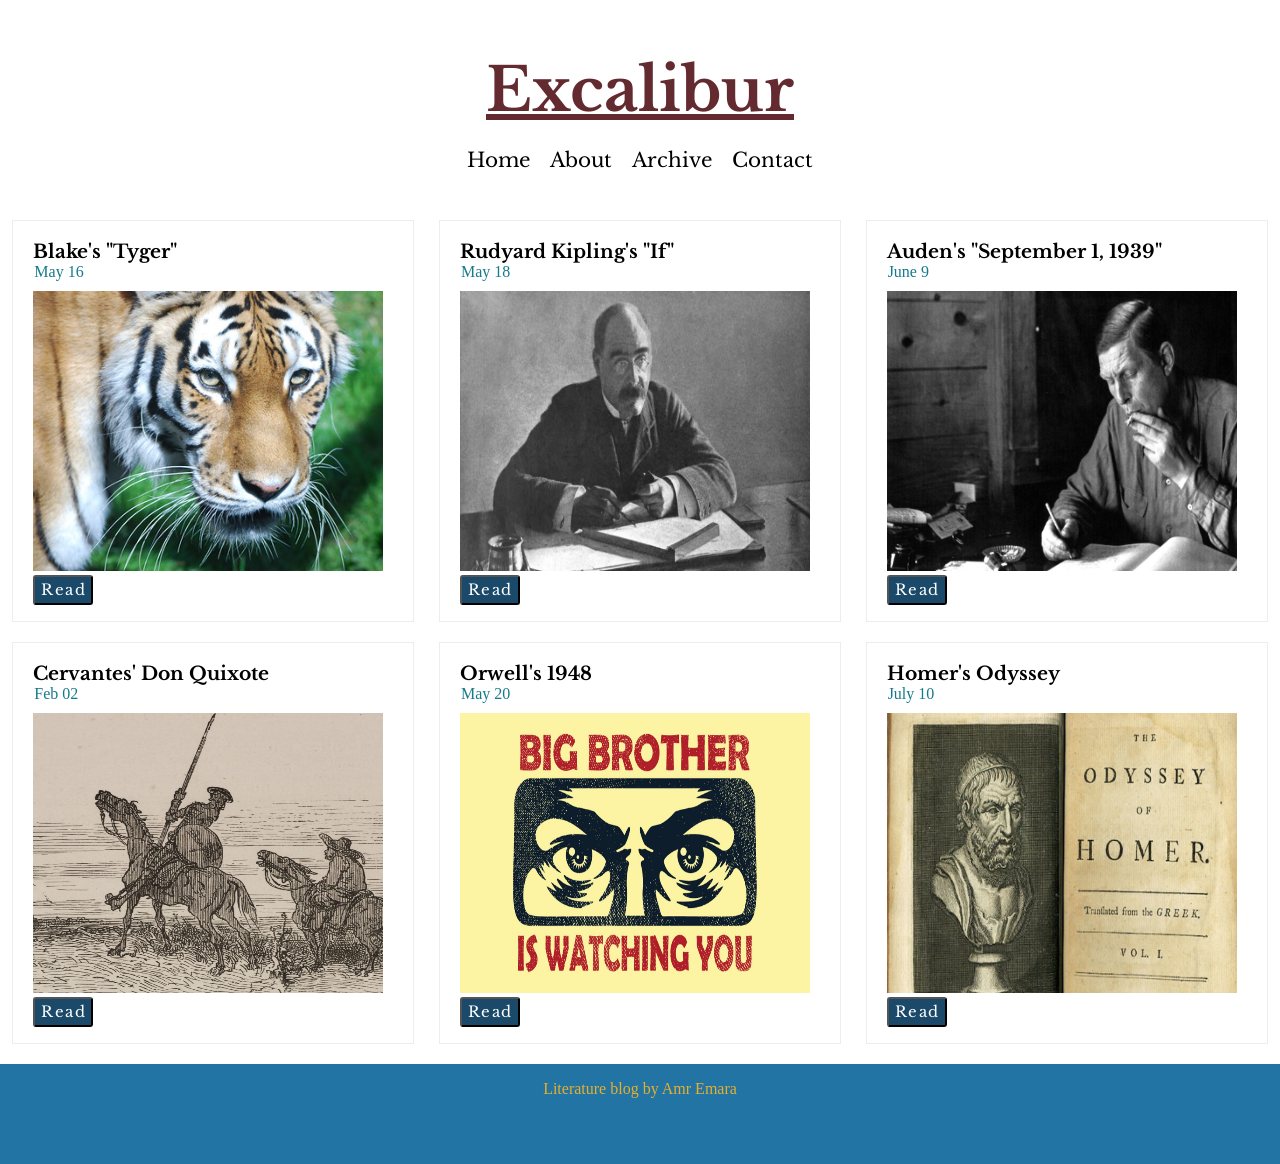
==== index.html @ 3d3a5941 "Update index.html" ====
<!DOCTYPE html>
<html>
    <head>
        <meta charset="utf-8"/>
        <title>Blog Homepage</title>
        <link rel="stylesheet" href="../css/homepage-style.css"/>
        <link href="https://fonts.googleapis.com/css2?family=Libre+Baskerville:ital,wght@0,400;0,700;1,400&family=Space+Mono:wght@400;700&display=swap" rel="stylesheet">
    </head>

    <body>
        <div id="container">
            <header>
                <h1>Excalibur</h1>
                <nav>
                    <ul>
                        <li><a href="../index.html">Home</a></li>
                        <li><a href="">About</a></li>
                        <li><a href="">Archive</a></li>
                        <li><a href="">Contact</a></li>
                    </ul>
                </nav>
            </header>
    
            <main>
                <div id="card-one" class="card">
                    <h3>Blake's "Tyger"</h3>
                    <p>May 16</p>
                    <img src="../images/Tyger.jpg"/>
                    <button type="button"><a href="#">Read</a></button>
                </div>
                <div id="card-two" class="card">
                    <h3>Rudyard Kipling's "If"</h3>
                    <p>May 18</p>
                    <img src="../images/Photo_of_Rudyard_Kipling.jpg"/>
                    <button type="button"><a href="#">Read</a></button>
                </div>
                <div id="card-three" class="card">
                    <h3>Auden's "September 1, 1939"</h3>
                    <p>June 9</p>
                    <img src="../images/auden.jpeg"/>
                    <button type="button"><a href="#">Read</a></button>
                </div>
                <div id="card-four" class="card">
                    <h3>Cervantes' Don Quixote</h3>
                    <p>Feb 02</p>
                    <img src="../images/don-quixote.jpg"/>
                    <button type="button"><a href="#">Read</a></button>
                </div>
                <div id="card-five" class="card">
                    <h3>Orwell's 1948</h3>
                    <p>May 20</p>
                    <img src="../images/george-orwell-quotes-header-min.jpg"/>
                    <button type="button"><a href="#">Read</a></button>
                </div>
                <div id="card-six" class="card">
                    <h3>Homer's Odyssey</h3>
                    <p>July 10</p>
                    <img src="../images/706px-OdysseyPopeTP1752-1068x639.jpg"/>
                    <button type="button"><a href="../html/blogpost.html">Read</a></button>
                </div>
            </main>
    
            <footer>
                <p>Literature blog by Amr Emara</p>
            </footer>
        </div>
    </body>
</html>
---- css/homepage-style.css ----
/* Color Palette https://coolors.co/10102b-1a4969-157a8c-21ad94-e3ddaf
https://coolors.co/2274a5-e7eb90-fadf63-e6af2e-632b30
 */

 /* styles for boxes
    border: 1px solid #eeedea;
    background-color: #fff;
}*/

body {
    background-color: white;
    margin: 0px;
}


#container {
    display: grid;
    grid-template-rows: 200px 1fr 100px;
    grid-template-columns: 1fr;
    
}

header {
    grid-area: 1/1/1/1;
    display: flex;
    flex-direction: column;
    justify-content: center;
    align-items: center;
}

header h1 {
    font-family: 'Libre Baskerville', serif;
    font-size: 60px;
    margin-bottom: 5px; /* Need to tinker with margins */
    text-decoration: underline;
    color: #632B30;

}

header nav ul {
    list-style-type: none;
    display: flex;
    padding: 0;
}

header nav ul li {
    margin-left:10px;
    margin-right: 10px;
}

header nav a {
    text-decoration: none;
    font-family: 'Libre Baskerville', serif;
    font-size: 20px;
    color: black;
}

header nav a:hover {
    color:#E6AF2E;
    text-decoration: underline;
}
main {
    /*background-color: red;*/
    grid-area: 2/1/3/1;
    margin-top: 20px;
    display: flex;
    justify-content: space-around;
    align-content: stretch;
    flex-wrap: wrap;
}

main .card {
    /*background-color: black;*/
    max-width: 400px;
    height: 400px;
    margin-bottom: 20px;
    border: 1px solid #eeedea;
    background-color: #fff;
}


h3 {
    font-family: 'Libre Baskerville', serif;
    margin-bottom: 0px;
    margin-left: 20px;
}

.card p {
    margin-left: 21px;
    margin-top: 0px;
    margin-bottom: 10px;
    color: #157A8C;
}

img {
    width: 350px;
    height: 280px;
    margin-left: 20px;
}

button {
    margin-left: 20px;
    border-radius: 3px;
    width: 60px;
    height: 30px;
    font-family: 'Libre Baskerville', serif;
    font-size: 15px;
    letter-spacing: 0.1em;
    background-color: #1A4969;
    cursor: pointer;
}

button a {
    color: white;
    text-decoration: none;
}

button a:hover {
    color: #E6AF2E;
}

footer {
    grid-area: 3/1/4/1;
    background-color: #2274A5
}

footer p {
    color: #E6AF2E;
    text-align: center;
}

footer a {
    color: #E6AF2E;
    text-align: center;
}
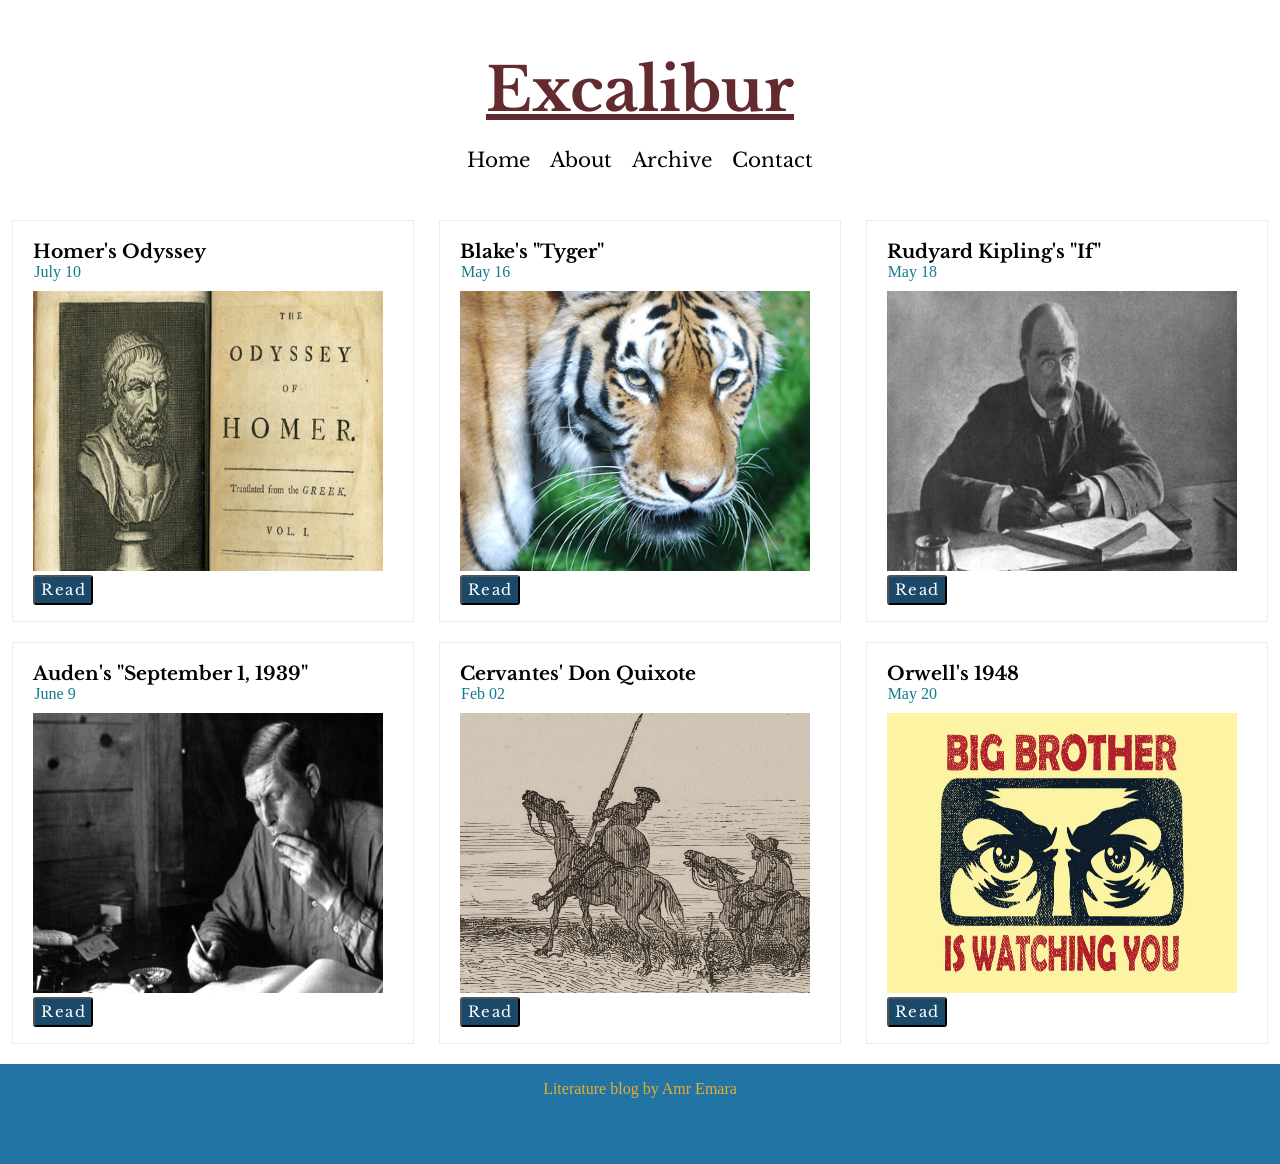
==== commit e7cfdeee: "Update index.html" ====
--- a/index.html
+++ b/index.html
@@ -22,6 +22,12 @@
             </header>
     
             <main>
+                <div id="card-six" class="card">
+                    <h3>Homer's Odyssey</h3>
+                    <p>July 10</p>
+                    <img src="../images/706px-OdysseyPopeTP1752-1068x639.jpg"/>
+                    <button type="button"><a href="../html/blogpost.html">Read</a></button>
+                </div>
                 <div id="card-one" class="card">
                     <h3>Blake's "Tyger"</h3>
                     <p>May 16</p>
@@ -52,12 +58,6 @@
                     <img src="../images/george-orwell-quotes-header-min.jpg"/>
                     <button type="button"><a href="#">Read</a></button>
                 </div>
-                <div id="card-six" class="card">
-                    <h3>Homer's Odyssey</h3>
-                    <p>July 10</p>
-                    <img src="../images/706px-OdysseyPopeTP1752-1068x639.jpg"/>
-                    <button type="button"><a href="../html/blogpost.html">Read</a></button>
-                </div>
             </main>
     
             <footer>
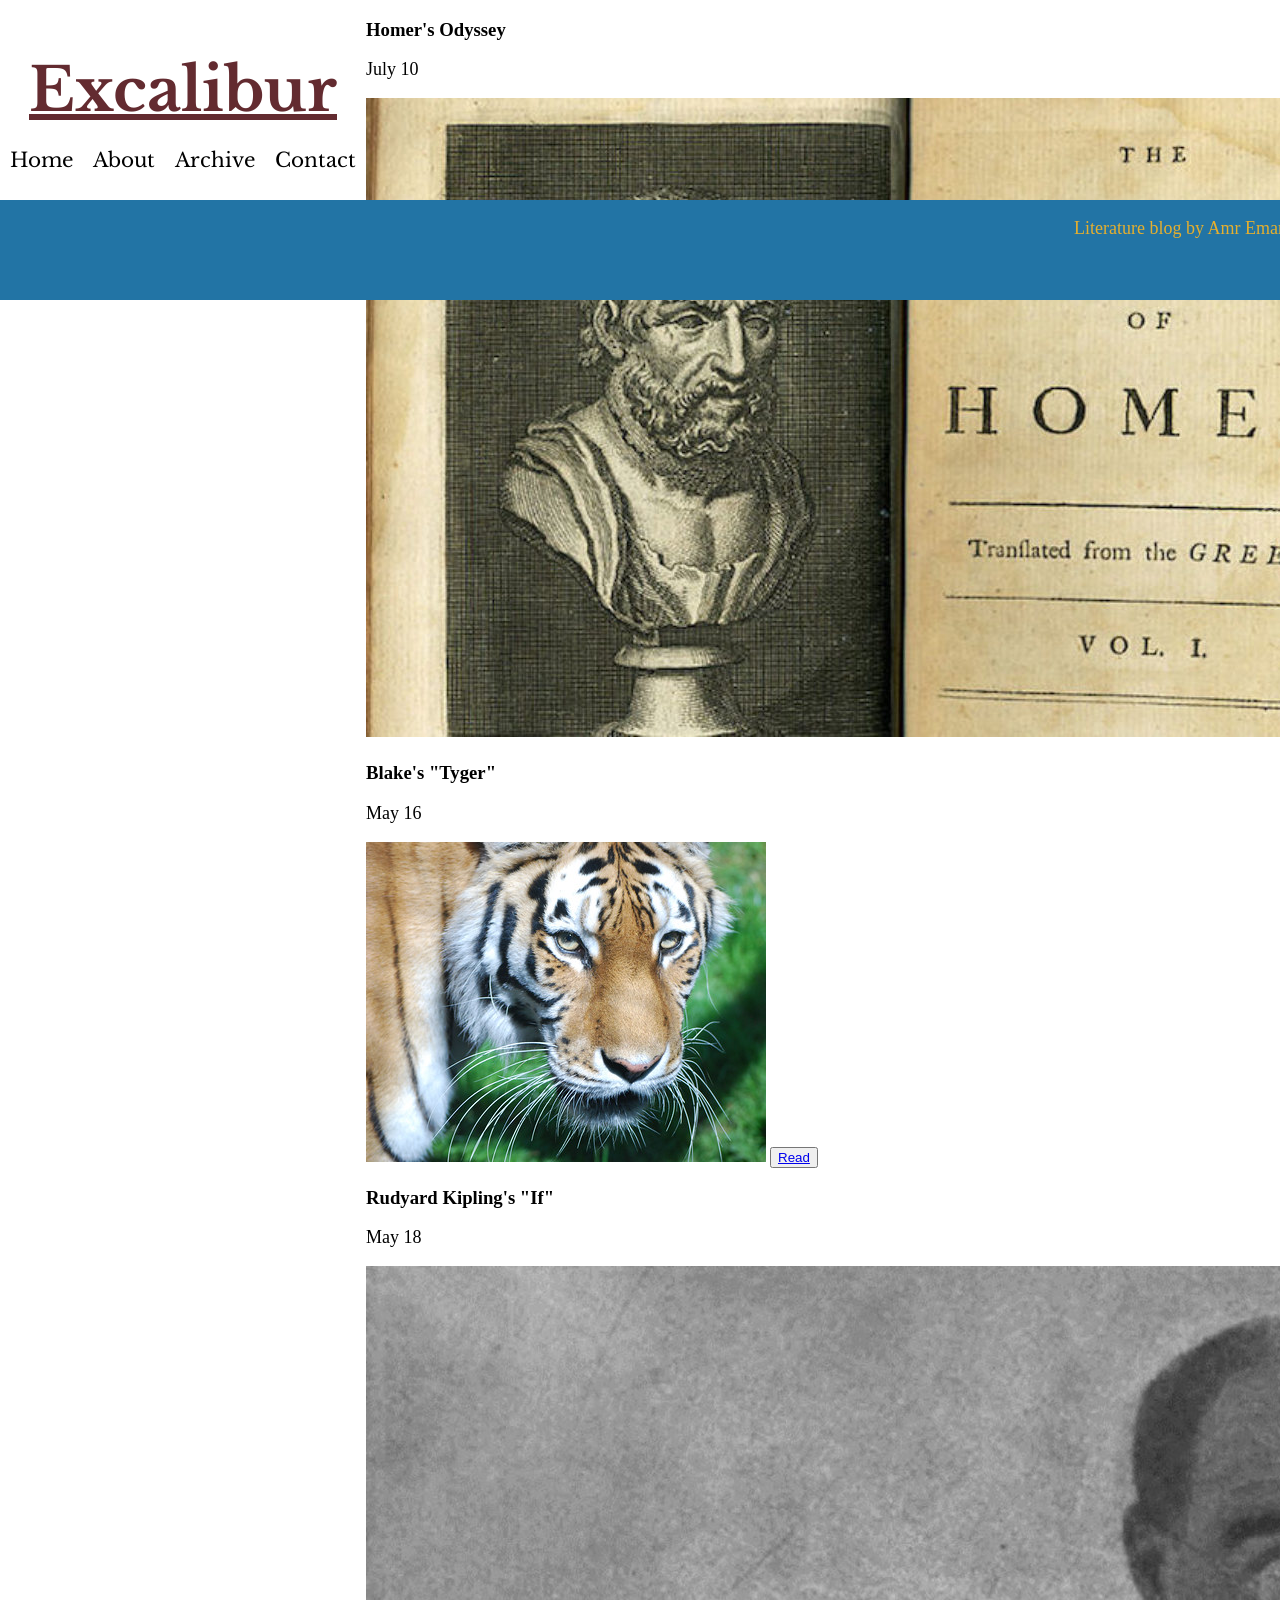
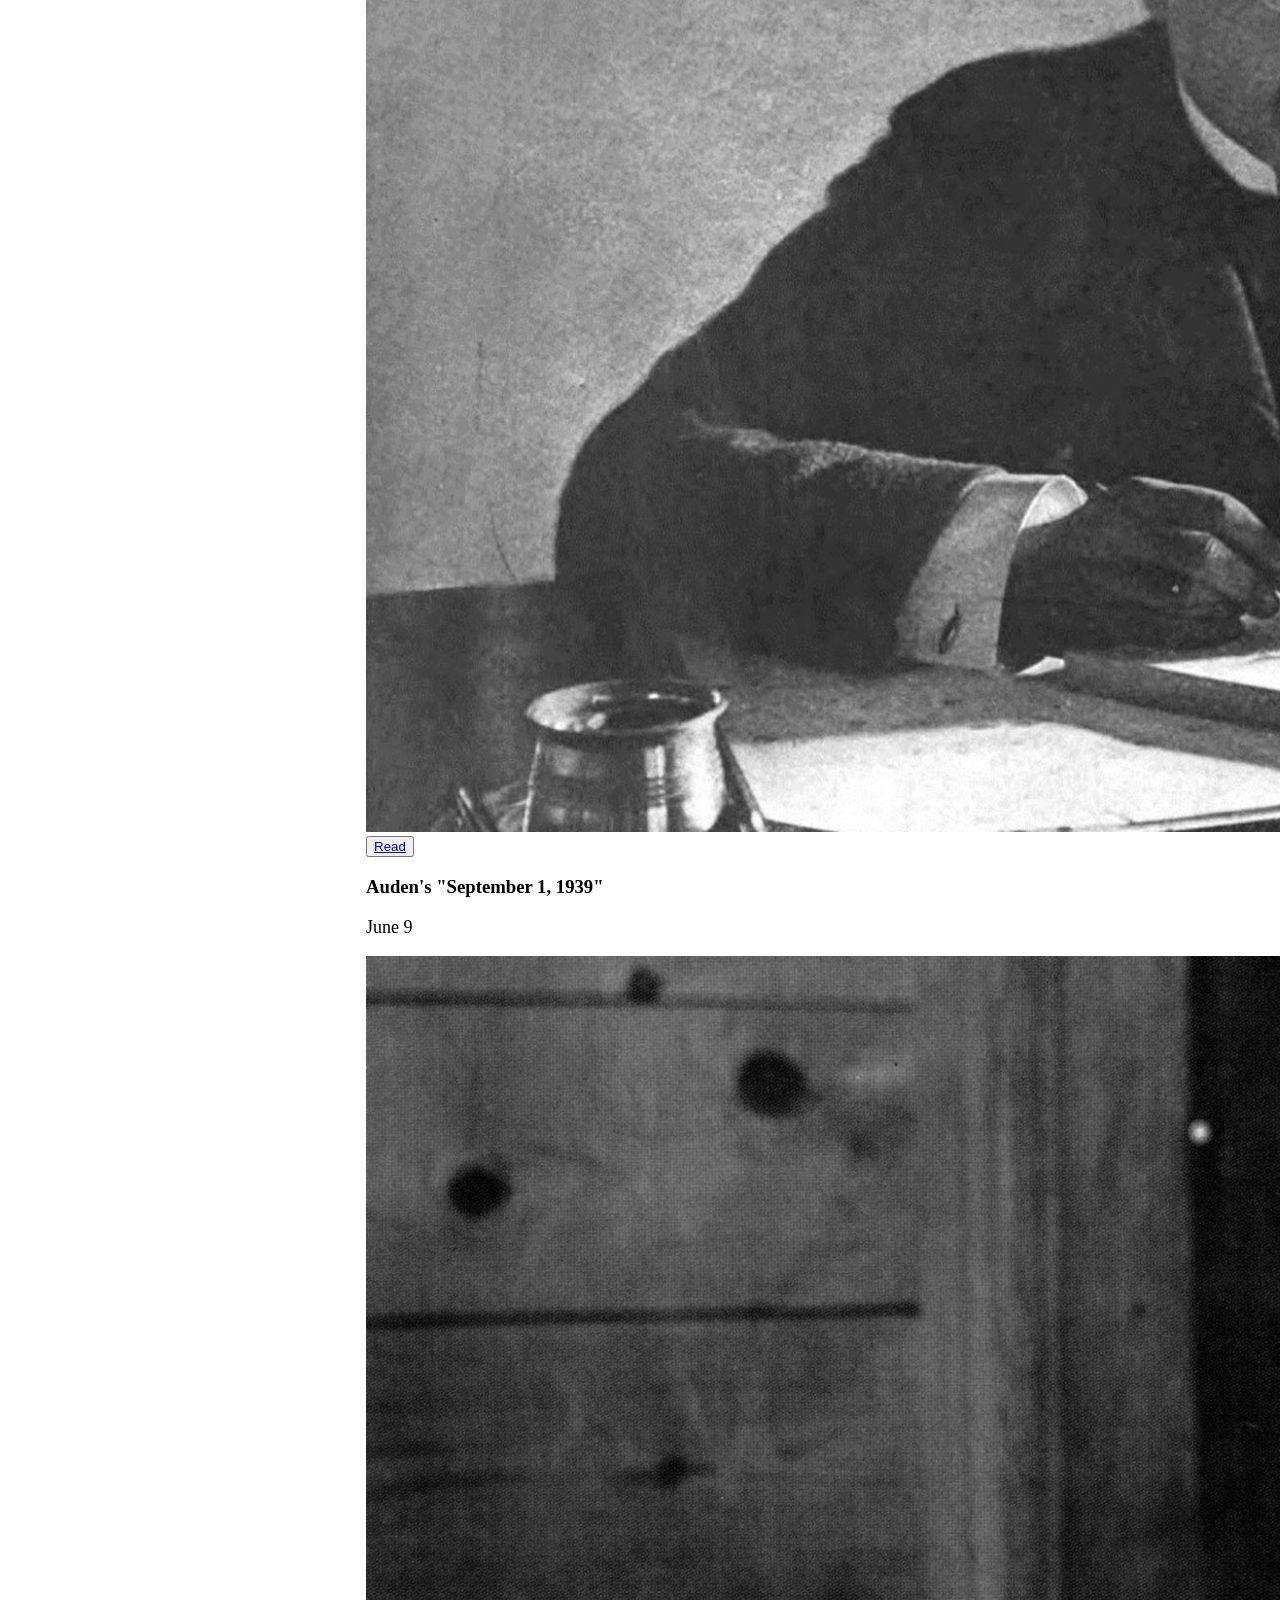
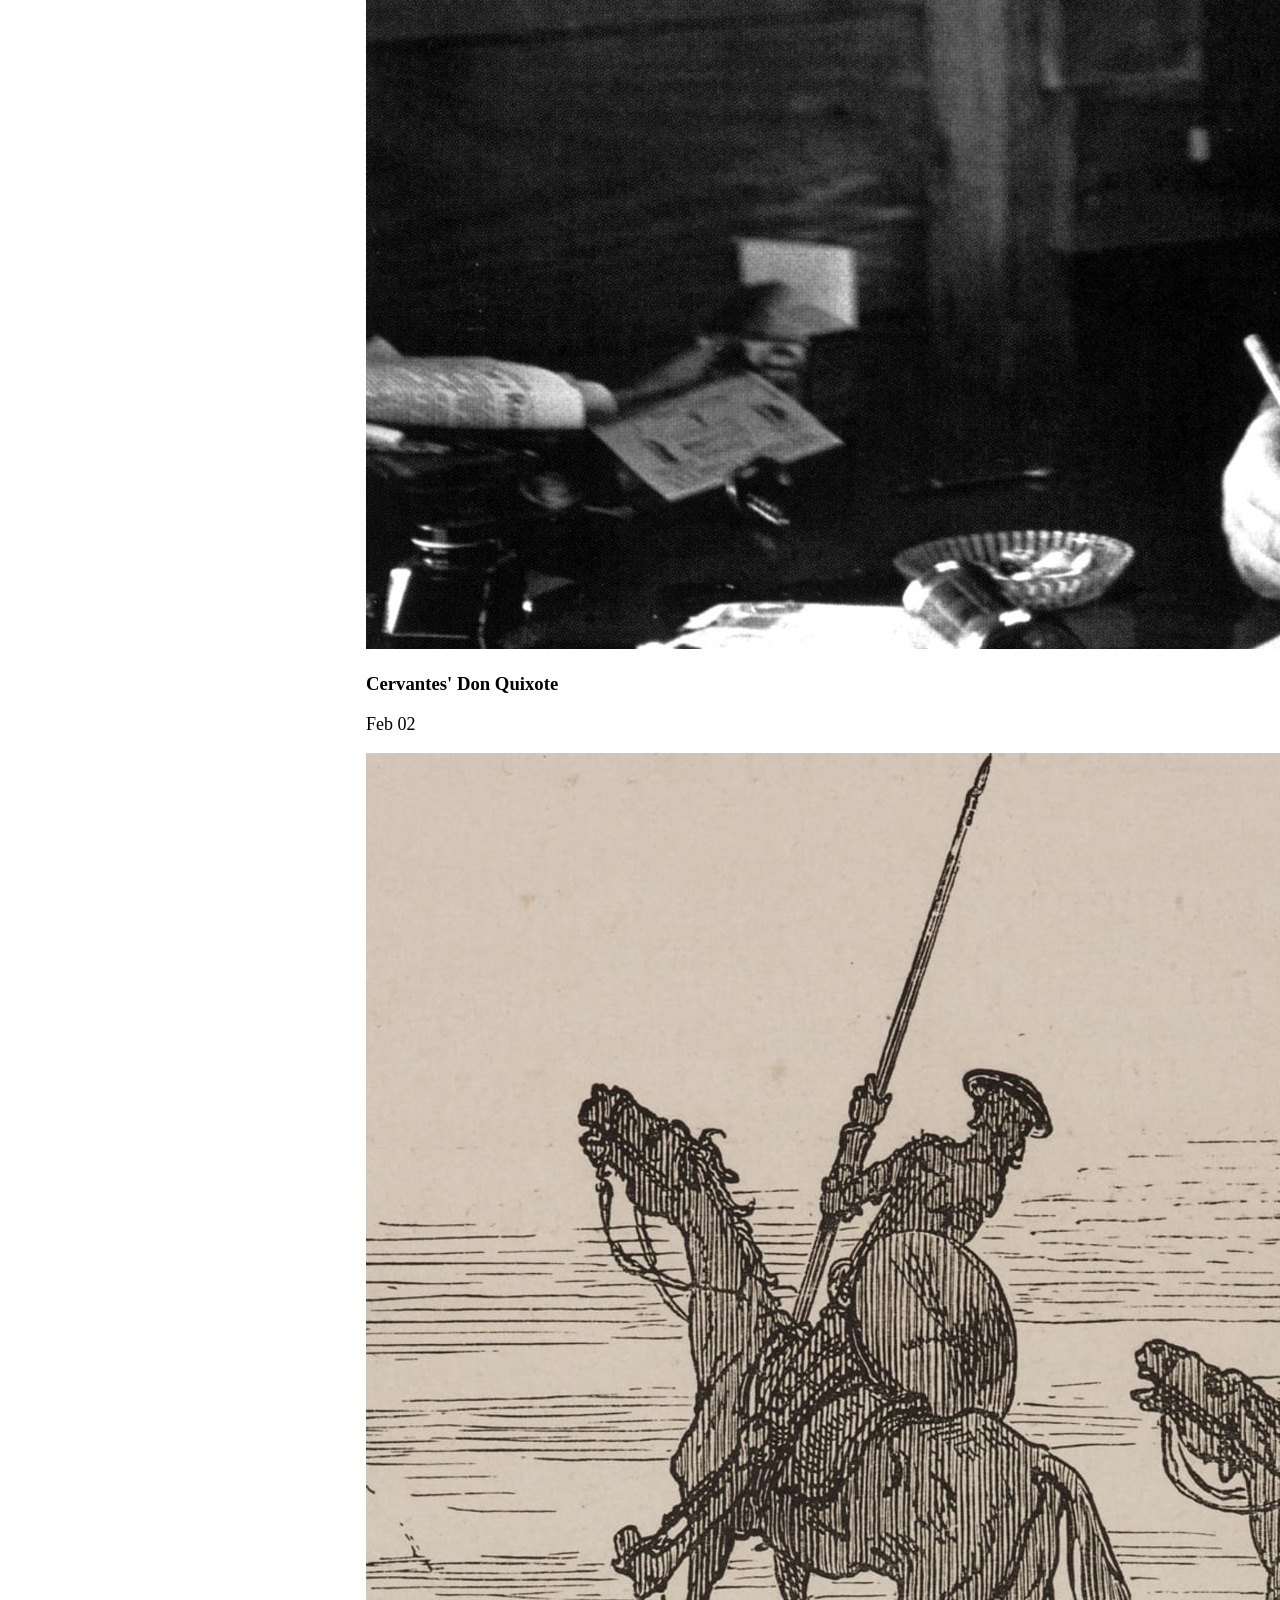
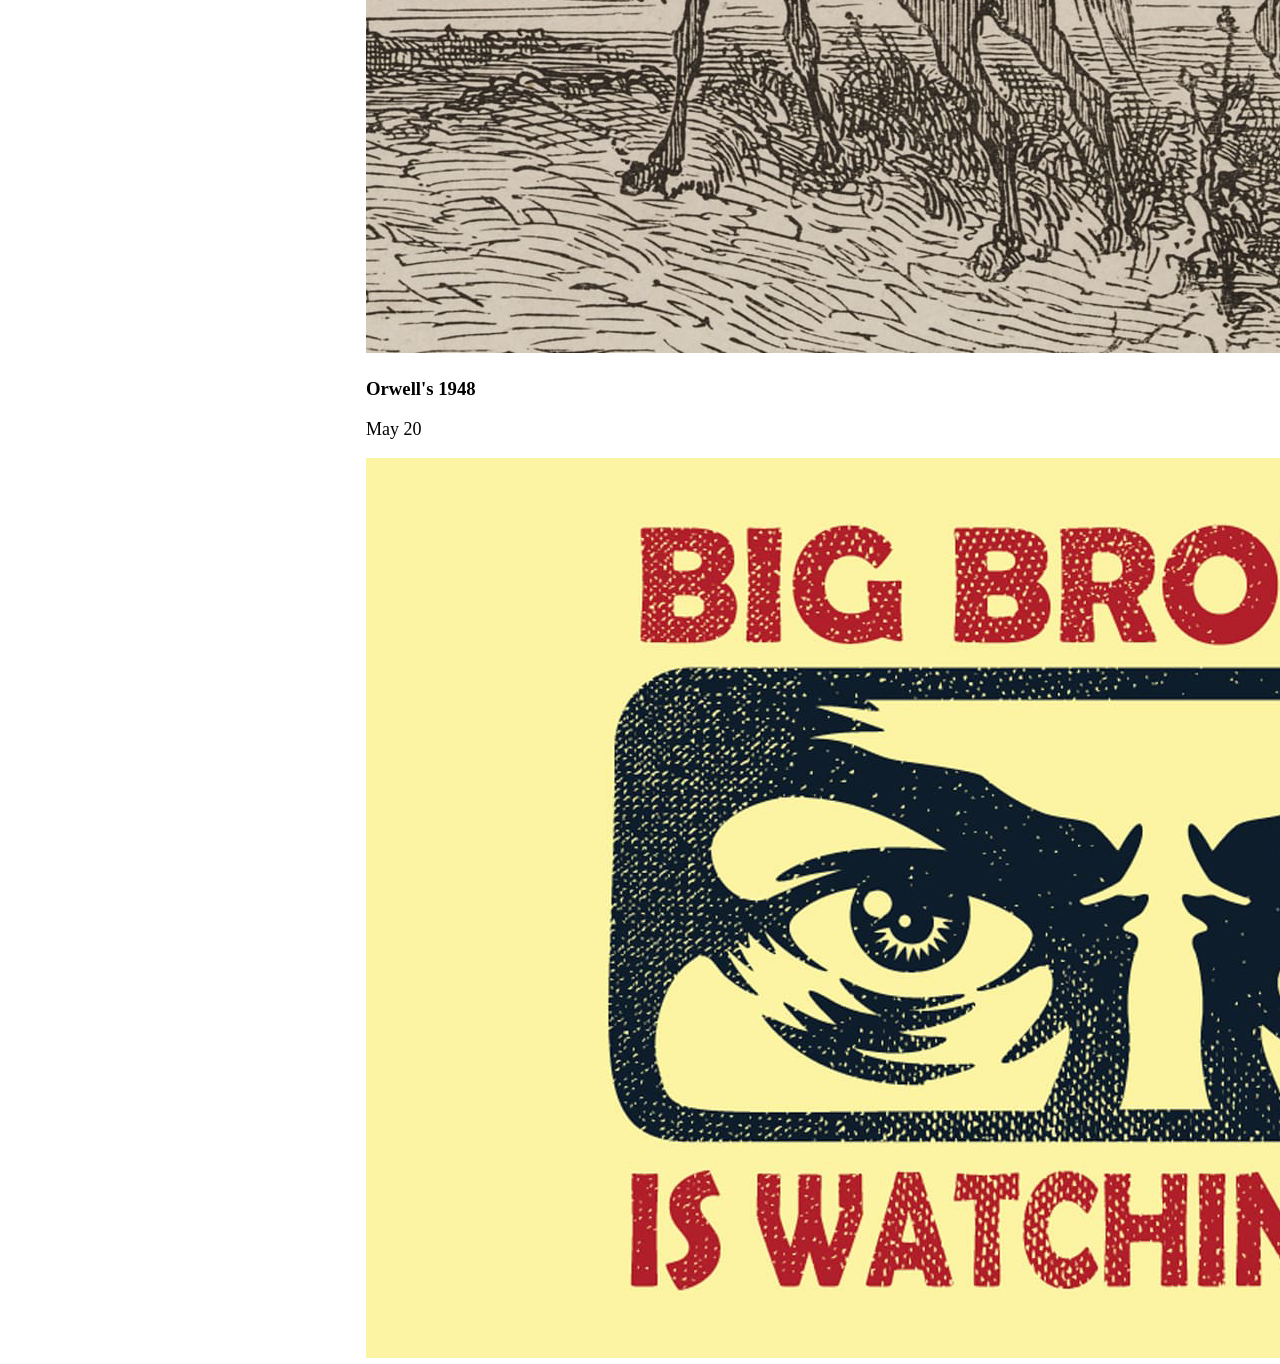
==== commit 78247579: "Update index.html" ====
--- a/index.html
+++ b/index.html
@@ -2,14 +2,15 @@
 <html>
     <head>
         <meta charset="utf-8"/>
+        <meta name="viewport" content="width=device-width, initial-scale=1">
         <title>Blog Homepage</title>
-        <link rel="stylesheet" href="../css/homepage-style.css"/>
+        <link rel="stylesheet" href="../css/main.css"/>
         <link href="https://fonts.googleapis.com/css2?family=Libre+Baskerville:ital,wght@0,400;0,700;1,400&family=Space+Mono:wght@400;700&display=swap" rel="stylesheet">
     </head>
 
     <body>
         <div id="container">
-            <header>
+            <header id="logo-nav">
                 <h1>Excalibur</h1>
                 <nav>
                     <ul>
--- a/css/main.css
+++ b/css/main.css
@@ -0,0 +1,3 @@
+@import "navigation.css";
+@import "main-section-blogpost.css";
+@import "footer.css";
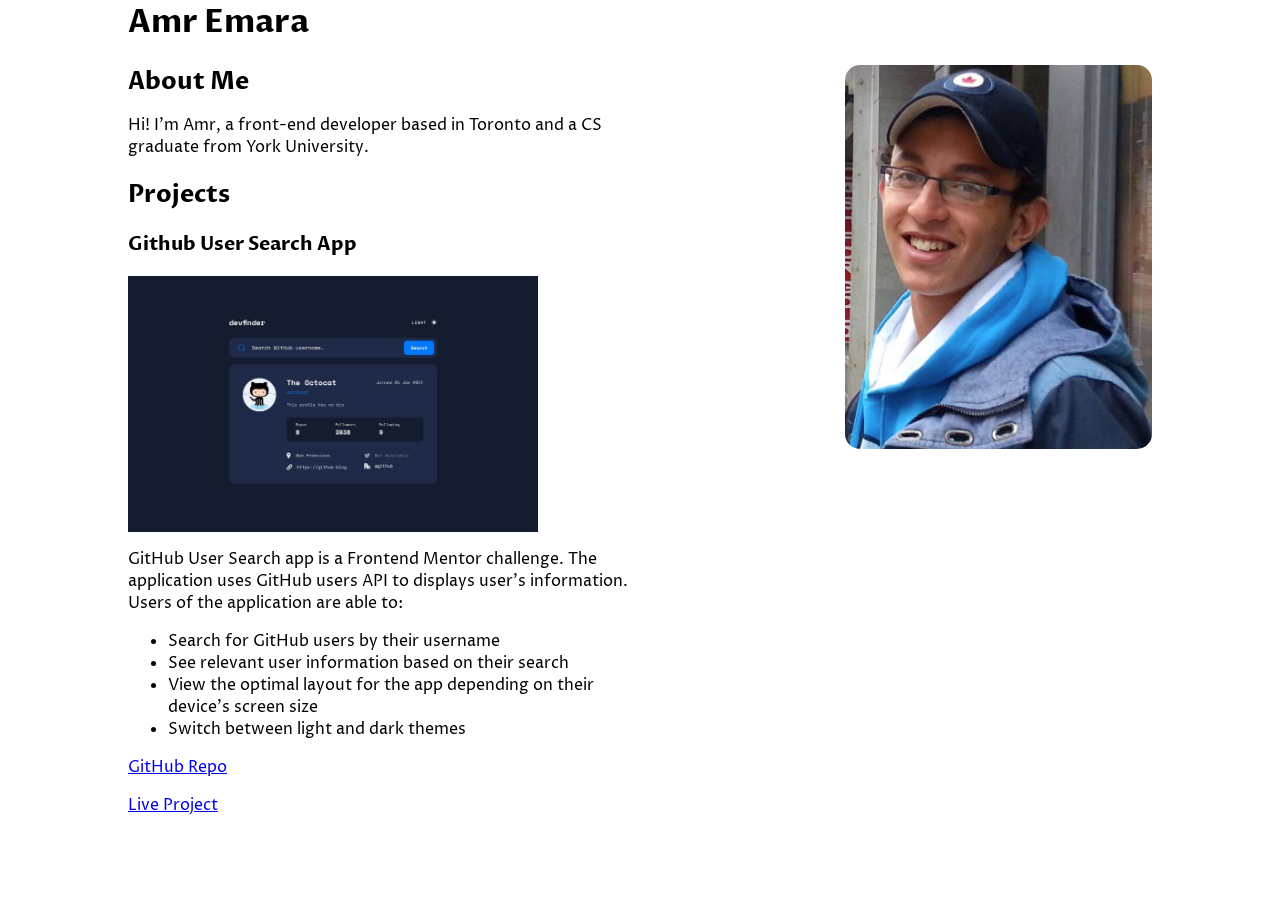
==== commit 7aa65840: "Add files via upload" ====
--- a/index.html
+++ b/index.html
@@ -1,69 +1,56 @@
-<!DOCTYPE html>
-<html>
-    <head>
-        <meta charset="utf-8"/>
-        <meta name="viewport" content="width=device-width, initial-scale=1">
-        <title>Blog Homepage</title>
-        <link rel="stylesheet" href="../css/main.css"/>
-        <link href="https://fonts.googleapis.com/css2?family=Libre+Baskerville:ital,wght@0,400;0,700;1,400&family=Space+Mono:wght@400;700&display=swap" rel="stylesheet">
-    </head>
+<html lang="en">
+<head>
+    <meta charset="UTF-8">
+    <meta http-equiv="X-UA-Compatible" content="IE=edge">
+    <meta name="viewport" content="width=device-width, initial-scale=1.0">
+    <link rel="preconnect" href="https://fonts.googleapis.com">
+    <link rel="preconnect" href="https://fonts.gstatic.com" crossorigin>
+    <link href="https://fonts.googleapis.com/css2?family=Proza+Libre:wght@400;500;600;700;800&display=swap" rel="stylesheet">
+    <link rel="stylesheet" href="styles.css">
+    <title>Amr Emara</title>
+</head>
+<body>
+    <header class="container">
+        <h1 class="logo">Amr Emara</h1>
+    </header>
 
-    <body>
-        <div id="container">
-            <header id="logo-nav">
-                <h1>Excalibur</h1>
-                <nav>
+    <main class="container">
+        <div class="info">
+            <section class="about-me">
+                <h2>About Me</h2>
+                <p>Hi! I'm Amr, a front-end developer based in Toronto and a CS
+                    graduate from York University.</p>
+            </section>
+            <section class="projects">
+                <h2>Projects</h2>
+                <div class="project-1">
+                    <h3>Github User Search App</h3>
+                    <img class="project-preview" src="assets/preview-github-user-app.jpeg">
+                    <p class="project-1-description project-description">
+                        GitHub User Search app is a Frontend Mentor challenge. The application uses GitHub users API
+                         to displays user's information. Users of the application are able to: 
+                    </p>
                     <ul>
-                        <li><a href="../index.html">Home</a></li>
-                        <li><a href="">About</a></li>
-                        <li><a href="">Archive</a></li>
-                        <li><a href="">Contact</a></li>
+                        <li>Search for GitHub users by their username</li>
+                        <li>See relevant user information based on their search</li>
+                        <li>View the optimal layout for the app depending on their device's screen size</li>
+                        <li>Switch between light and dark themes</li>
                     </ul>
-                </nav>
-            </header>
-    
-            <main>
-                <div id="card-six" class="card">
-                    <h3>Homer's Odyssey</h3>
-                    <p>July 10</p>
-                    <img src="../images/706px-OdysseyPopeTP1752-1068x639.jpg"/>
-                    <button type="button"><a href="../html/blogpost.html">Read</a></button>
+                    <div class="project-links">
+                        <p class="github-rep-link">
+                            <a href="https://github.com/aemara/github-user-search-app">GitHub Repo </a>
+                        </p>
+                        <p class="live-link">
+                            <a href="https://github-user-search-app-ten.vercel.app/">Live Project</a>
+                        </p>
+                    </div>
                 </div>
-                <div id="card-one" class="card">
-                    <h3>Blake's "Tyger"</h3>
-                    <p>May 16</p>
-                    <img src="../images/Tyger.jpg"/>
-                    <button type="button"><a href="#">Read</a></button>
-                </div>
-                <div id="card-two" class="card">
-                    <h3>Rudyard Kipling's "If"</h3>
-                    <p>May 18</p>
-                    <img src="../images/Photo_of_Rudyard_Kipling.jpg"/>
-                    <button type="button"><a href="#">Read</a></button>
-                </div>
-                <div id="card-three" class="card">
-                    <h3>Auden's "September 1, 1939"</h3>
-                    <p>June 9</p>
-                    <img src="../images/auden.jpeg"/>
-                    <button type="button"><a href="#">Read</a></button>
-                </div>
-                <div id="card-four" class="card">
-                    <h3>Cervantes' Don Quixote</h3>
-                    <p>Feb 02</p>
-                    <img src="../images/don-quixote.jpg"/>
-                    <button type="button"><a href="#">Read</a></button>
-                </div>
-                <div id="card-five" class="card">
-                    <h3>Orwell's 1948</h3>
-                    <p>May 20</p>
-                    <img src="../images/george-orwell-quotes-header-min.jpg"/>
-                    <button type="button"><a href="#">Read</a></button>
-                </div>
-            </main>
-    
-            <footer>
-                <p>Literature blog by Amr Emara</p>
-            </footer>
+            </section>
+            
         </div>
-    </body>
-</html>
+
+        <img class="photo" src="./assets/profile pic.jpg">
+        
+    </main>
+</body>
+</html>
--- a/styles.css
+++ b/styles.css
@@ -0,0 +1,33 @@
+body {
+    margin: 0;
+    box-sizing: border-box;
+    font-family: 'Proza Libre', sans-serif;
+}
+
+.container {
+    width: 80%;
+    margin: 0 auto;
+}
+
+main {
+    display: flex;
+    justify-content: space-between;
+}
+
+.info {
+    width: 50%;
+}
+
+.about-me h2 {
+    margin: 0;
+}
+
+.photo {
+    width: 30%;
+    border-radius: 15px;
+    align-self: flex-start;
+}
+
+.project-preview {
+    width: 80%;
+}
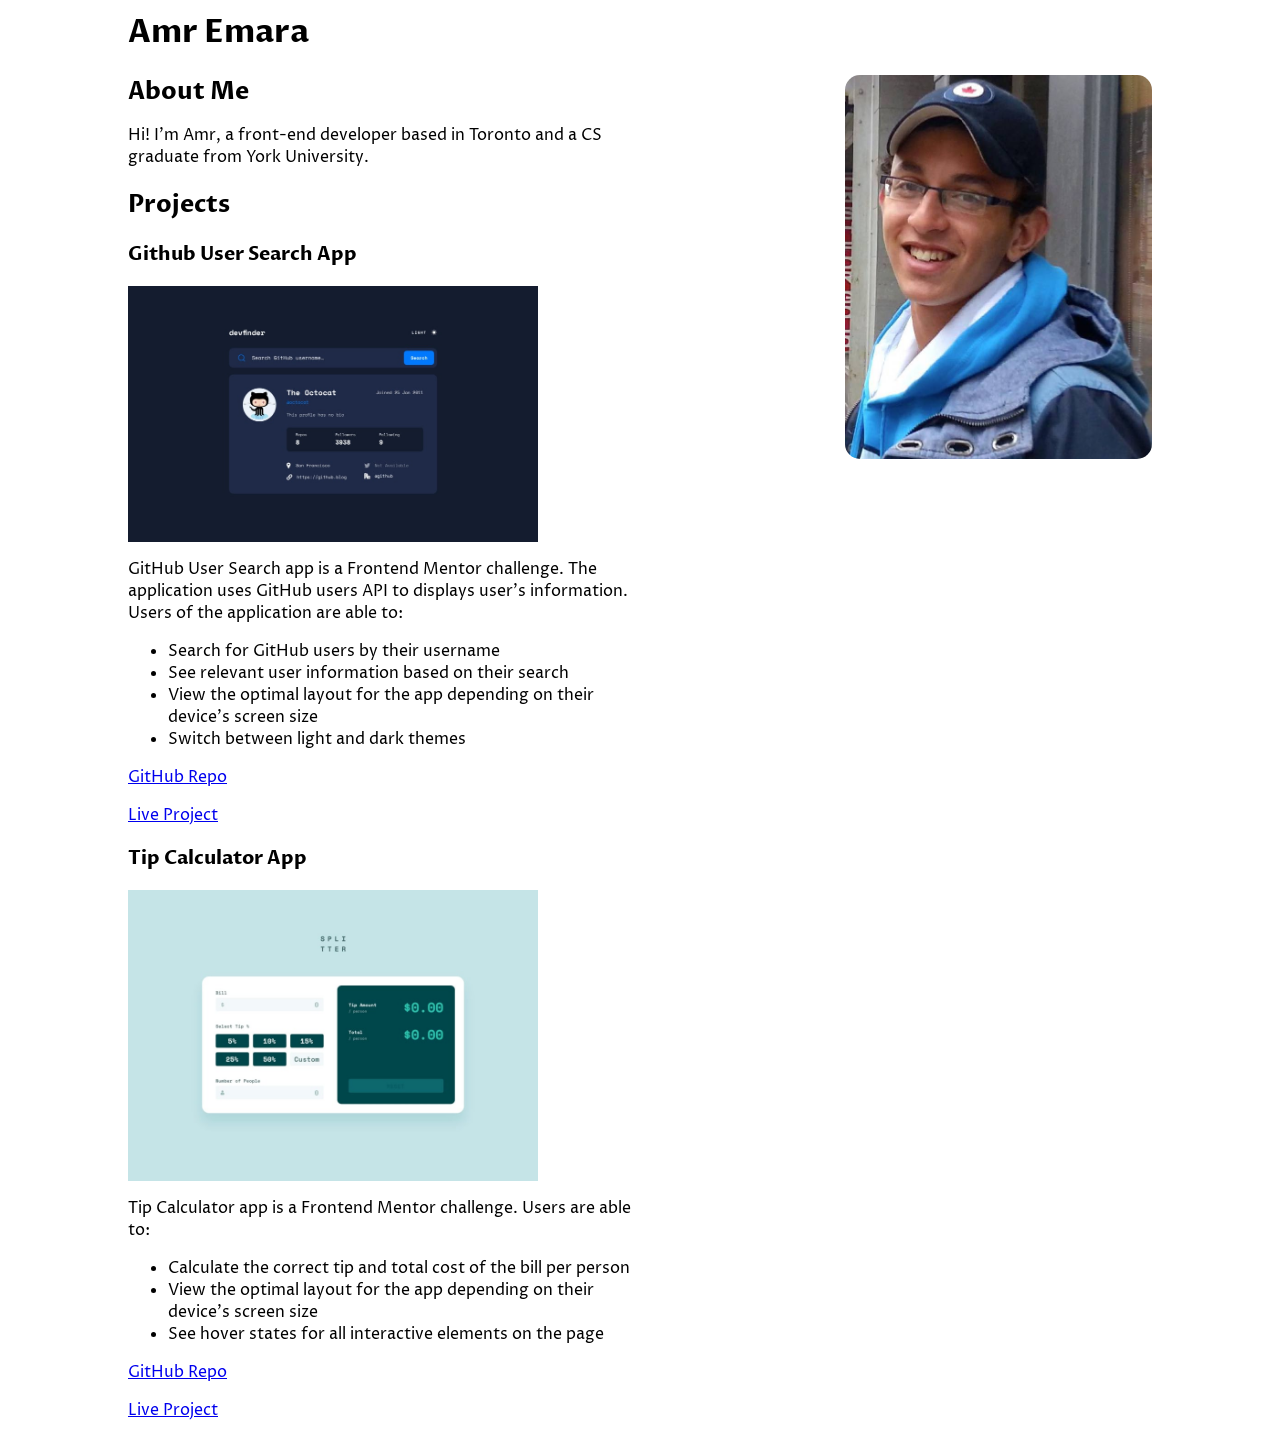
==== commit 7cfcab13: "Add files via upload" ====
--- a/index.html
+++ b/index.html
@@ -45,6 +45,29 @@
                         </p>
                     </div>
                 </div>
+
+                <div class="project-2">
+                    <h3>Tip Calculator App</h3>
+                    <img class="project-preview" src="assets/preview-tip-calc.jpeg">
+                    <p class="project-1-description project-description">
+                        Tip Calculator app is a Frontend Mentor challenge. Users are able to: 
+                    </p>
+                    <ul>
+                        <li>Calculate the correct tip and total cost of the bill per person</li>
+                        <li>View the optimal layout for the app depending on their device's screen size</li>
+                        <li>See hover states for all interactive elements on the page</li>
+                    </ul>
+                    <div class="project-links">
+                        <p class="github-rep-link">
+                            <a href="https://github.com/aemara/tip-calculator">GitHub Repo </a>
+                        </p>
+                        <p class="live-link">
+                            <a href="https://tip-calculator-aemara.vercel.app/">Live Project</a>
+                        </p>
+                    </div>
+                </div>
+
+
             </section>
             
         </div>
--- a/styles.css
+++ b/styles.css
@@ -18,6 +18,10 @@
     width: 50%;
 }
 
+.logo {
+    margin-top: 10px;
+}
+
 .about-me h2 {
     margin: 0;
 }
@@ -30,4 +34,4 @@
 
 .project-preview {
     width: 80%;
-}+}
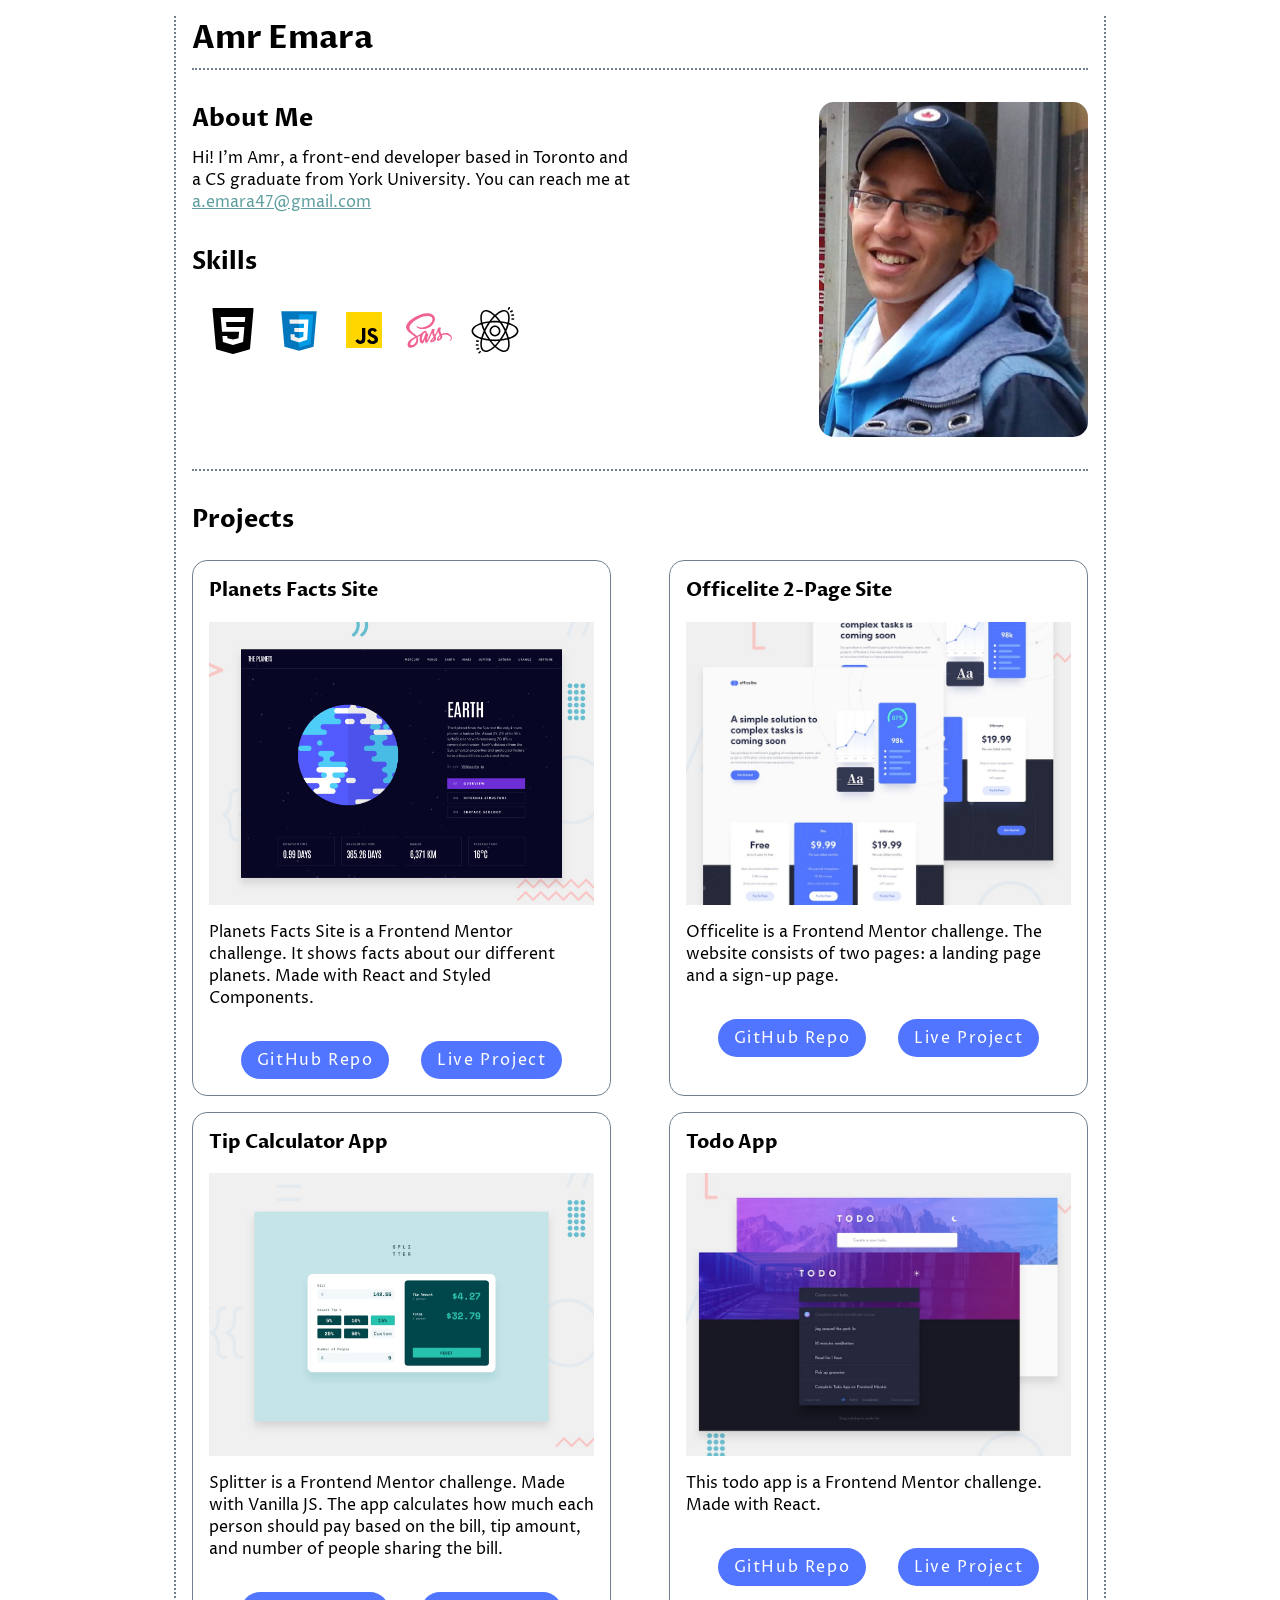
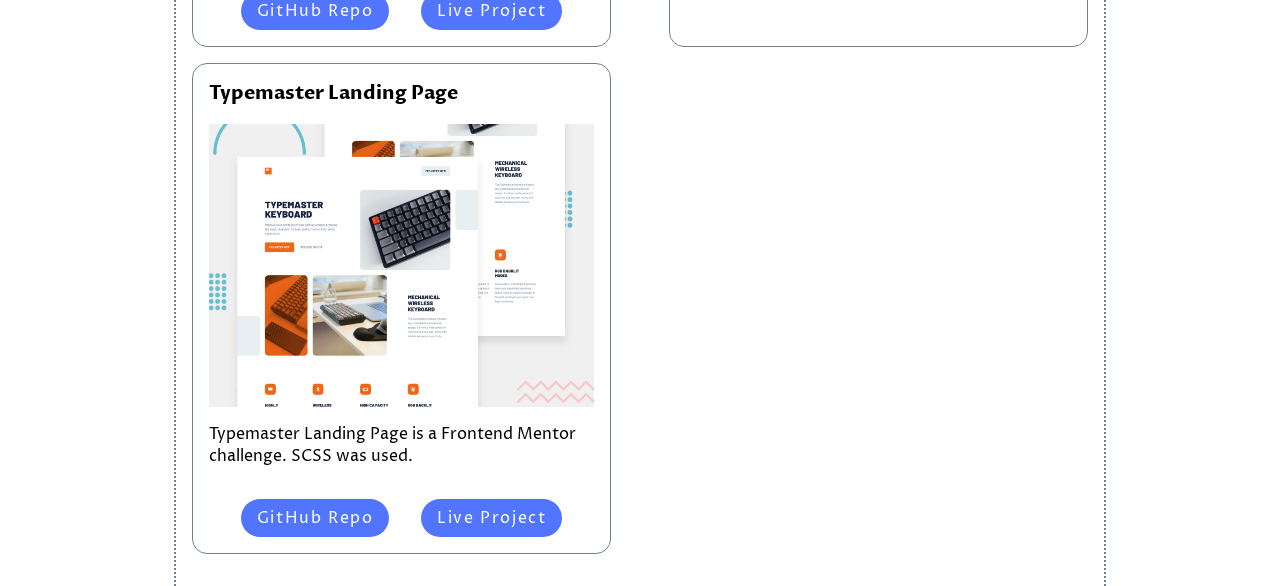
==== commit 05d4ef60: "Add files via upload" ====
--- a/index.html
+++ b/index.html
@@ -1,79 +1,262 @@
 <html lang="en">
-<head>
-    <meta charset="UTF-8">
-    <meta http-equiv="X-UA-Compatible" content="IE=edge">
-    <meta name="viewport" content="width=device-width, initial-scale=1.0">
-    <link rel="preconnect" href="https://fonts.googleapis.com">
-    <link rel="preconnect" href="https://fonts.gstatic.com" crossorigin>
-    <link href="https://fonts.googleapis.com/css2?family=Proza+Libre:wght@400;500;600;700;800&display=swap" rel="stylesheet">
-    <link rel="stylesheet" href="styles.css">
+  <head>
+    <meta charset="UTF-8" />
+    <meta http-equiv="X-UA-Compatible" content="IE=edge" />
+    <meta name="viewport" content="width=device-width, initial-scale=1.0" />
+    <link rel="preconnect" href="https://fonts.googleapis.com" />
+    <link rel="preconnect" href="https://fonts.gstatic.com" crossorigin />
+    <link
+      href="https://fonts.googleapis.com/css2?family=Proza+Libre:wght@400;500;600;700;800&display=swap"
+      rel="stylesheet"
+    />
+    <link rel="stylesheet" href="styles.css" />
     <title>Amr Emara</title>
-</head>
-<body>
-    <header class="container">
+  </head>
+  <body>
+    <div class="container">
+      <header class="header">
         <h1 class="logo">Amr Emara</h1>
-    </header>
-
-    <main class="container">
-        <div class="info">
-            <section class="about-me">
-                <h2>About Me</h2>
-                <p>Hi! I'm Amr, a front-end developer based in Toronto and a CS
-                    graduate from York University.</p>
-            </section>
-            <section class="projects">
-                <h2>Projects</h2>
-                <div class="project-1">
-                    <h3>Github User Search App</h3>
-                    <img class="project-preview" src="assets/preview-github-user-app.jpeg">
-                    <p class="project-1-description project-description">
-                        GitHub User Search app is a Frontend Mentor challenge. The application uses GitHub users API
-                         to displays user's information. Users of the application are able to: 
-                    </p>
-                    <ul>
-                        <li>Search for GitHub users by their username</li>
-                        <li>See relevant user information based on their search</li>
-                        <li>View the optimal layout for the app depending on their device's screen size</li>
-                        <li>Switch between light and dark themes</li>
-                    </ul>
-                    <div class="project-links">
-                        <p class="github-rep-link">
-                            <a href="https://github.com/aemara/github-user-search-app">GitHub Repo </a>
-                        </p>
-                        <p class="live-link">
-                            <a href="https://github-user-search-app-ten.vercel.app/">Live Project</a>
-                        </p>
-                    </div>
-                </div>
-
-                <div class="project-2">
-                    <h3>Tip Calculator App</h3>
-                    <img class="project-preview" src="assets/preview-tip-calc.jpeg">
-                    <p class="project-1-description project-description">
-                        Tip Calculator app is a Frontend Mentor challenge. Users are able to: 
-                    </p>
-                    <ul>
-                        <li>Calculate the correct tip and total cost of the bill per person</li>
-                        <li>View the optimal layout for the app depending on their device's screen size</li>
-                        <li>See hover states for all interactive elements on the page</li>
-                    </ul>
-                    <div class="project-links">
-                        <p class="github-rep-link">
-                            <a href="https://github.com/aemara/tip-calculator">GitHub Repo </a>
-                        </p>
-                        <p class="live-link">
-                            <a href="https://tip-calculator-aemara.vercel.app/">Live Project</a>
-                        </p>
-                    </div>
-                </div>
-
-
-            </section>
-            
-        </div>
-
-        <img class="photo" src="./assets/profile pic.jpg">
-        
-    </main>
-</body>
-</html>+      </header>
+
+      <main class="main">
+        <section class="personal-info-section">
+          <div class="info-wrapper">
+            <div class="about-me">
+              <h2 class="about-me-title">About Me</h2>
+              <p>
+                Hi! I'm Amr, a front-end developer based in Toronto and a CS
+                graduate from York University. You can reach me at
+                <span class="email">a.emara47@gmail.com</span>
+              </p>
+            </div>
+
+            <div class="skills">
+              <h2 class="skills-title">Skills</h2>
+              <div class="skills-container">
+                <svg
+                  class="html-skill"
+                  xmlns="http://www.w3.org/2000/svg"
+                  x="0px"
+                  y="0px"
+                  width="50"
+                  height="50"
+                  viewBox="0 0 50 50"
+                  style="fill: #000000"
+                >
+                  <path
+                    d="M 45.273438 2.324219 C 45.085938 2.117188 44.816406 2 44.535156 2 L 5.464844 2 C 5.183594 2 4.914063 2.117188 4.726563 2.324219 C 4.535156 2.53125 4.441406 2.808594 4.46875 3.089844 L 7.988281 42.515625 C 8.023438 42.929688 8.3125 43.273438 8.710938 43.390625 L 24.722656 47.960938 C 24.808594 47.988281 24.902344 48 24.996094 48 C 25.089844 48 25.179688 47.988281 25.269531 47.960938 L 41.292969 43.390625 C 41.691406 43.273438 41.976563 42.929688 42.015625 42.515625 L 45.53125 3.089844 C 45.558594 2.808594 45.464844 2.53125 45.273438 2.324219 Z M 36.847656 15.917969 L 18.035156 15.917969 L 18.484375 21.007813 L 36.394531 21.007813 L 35.050781 36.050781 L 24.992188 39.089844 L 24.894531 39.058594 L 14.953125 36.046875 L 14.410156 29.917969 L 19.28125 29.917969 L 19.492188 32.296875 L 25.050781 33.460938 L 30.507813 32.296875 L 31.089844 25.859375 L 14.046875 25.859375 L 12.722656 11.054688 L 37.28125 11.054688 Z"
+                  ></path>
+                </svg>
+                <svg
+                  class="css-skill"
+                  xmlns="http://www.w3.org/2000/svg"
+                  x="0px"
+                  y="0px"
+                  width="50"
+                  height="50"
+                  viewBox="0 0 48 48"
+                  style="fill: #000000"
+                >
+                  <path
+                    fill="#0277BD"
+                    d="M41,5H7l3,34l14,4l14-4L41,5L41,5z"
+                  ></path>
+                  <path
+                    fill="#039BE5"
+                    d="M24 8L24 39.9 35.2 36.7 37.7 8z"
+                  ></path>
+                  <path
+                    fill="#FFF"
+                    d="M33.1 13L24 13 24 17 28.9 17 28.6 21 24 21 24 25 28.4 25 28.1 29.5 24 30.9 24 35.1 31.9 32.5 32.6 21 32.6 21z"
+                  ></path>
+                  <path
+                    fill="#EEE"
+                    d="M24,13v4h-8.9l-0.3-4H24z M19.4,21l0.2,4H24v-4H19.4z M19.8,27h-4l0.3,5.5l7.9,2.6v-4.2l-4.1-1.4L19.8,27z"
+                  ></path>
+                </svg>
+                <svg
+                  class="js-skill"
+                  xmlns="http://www.w3.org/2000/svg"
+                  x="0px"
+                  y="0px"
+                  width="48"
+                  height="48"
+                  viewBox="0 0 48 48"
+                  style="fill: #000000"
+                >
+                  <path fill="#ffd600" d="M6,42V6h36v36H6z"></path>
+                  <path
+                    fill="#000001"
+                    d="M29.538 32.947c.692 1.124 1.444 2.201 3.037 2.201 1.338 0 2.04-.665 2.04-1.585 0-1.101-.726-1.492-2.198-2.133l-.807-.344c-2.329-.988-3.878-2.226-3.878-4.841 0-2.41 1.845-4.244 4.728-4.244 2.053 0 3.528.711 4.592 2.573l-2.514 1.607c-.553-.988-1.151-1.377-2.078-1.377-.946 0-1.545.597-1.545 1.377 0 .964.6 1.354 1.985 1.951l.807.344C36.452 29.645 38 30.839 38 33.523 38 36.415 35.716 38 32.65 38c-2.999 0-4.702-1.505-5.65-3.368L29.538 32.947zM17.952 33.029c.506.906 1.275 1.603 2.381 1.603 1.058 0 1.667-.418 1.667-2.043V22h3.333v11.101c0 3.367-1.953 4.899-4.805 4.899-2.577 0-4.437-1.746-5.195-3.368L17.952 33.029z"
+                  ></path>
+                </svg>
+                <svg
+                  class="scss-skill"
+                  xmlns="http://www.w3.org/2000/svg"
+                  x="0px"
+                  y="0px"
+                  width="50"
+                  height="50"
+                  viewBox="0 0 48 48"
+                  style="fill: #000000"
+                >
+                  <path
+                    fill="#f06292"
+                    d="M39.867,25.956c-1.538,0.008-2.87,0.377-3.986,0.928c-0.408-0.815-0.822-1.532-0.891-2.065	c-0.081-0.622-0.175-0.994-0.077-1.735c0.098-0.741,0.527-1.791,0.521-1.87c-0.006-0.079-0.096-0.456-0.983-0.463	c-0.887-0.006-1.646,0.171-1.735,0.405c-0.089,0.234-0.26,0.761-0.366,1.311c-0.155,0.804-1.771,3.673-2.688,5.173	c-0.3-0.586-0.555-1.102-0.608-1.51c-0.081-0.622-0.175-0.994-0.077-1.735c0.098-0.741,0.527-1.791,0.521-1.87	c-0.006-0.079-0.096-0.456-0.983-0.463c-0.887-0.006-1.646,0.171-1.735,0.405c-0.089,0.234-0.185,0.781-0.366,1.311	c-0.182,0.529-2.329,5.314-2.892,6.555c-0.287,0.632-0.536,1.14-0.712,1.486c-0.001-0.001-0.001-0.002-0.001-0.002	s-0.011,0.023-0.029,0.062c-0.151,0.295-0.24,0.458-0.24,0.458s0.001,0.002,0.003,0.006c-0.12,0.217-0.248,0.418-0.311,0.418	c-0.044,0-0.133-0.577,0.019-1.369c0.32-1.66,1.087-4.248,1.08-4.338c-0.004-0.046,0.143-0.497-0.501-0.733	c-0.626-0.229-0.849,0.153-0.906,0.154c-0.055,0.001-0.096,0.135-0.096,0.135s0.697-2.911-1.33-2.911	c-1.268,0-3.024,1.387-3.889,2.644c-0.546,0.298-1.715,0.936-2.954,1.617c-0.476,0.262-0.962,0.529-1.423,0.783	c-0.031-0.035-0.063-0.069-0.095-0.104c-2.459-2.623-7.003-4.478-6.811-8.005c0.07-1.282,0.516-4.658,8.733-8.752	c6.731-3.354,12.12-2.431,13.051-0.386c1.33,2.923-2.88,8.354-9.87,9.138c-2.663,0.299-4.066-0.734-4.415-1.118	c-0.367-0.405-0.422-0.423-0.559-0.347c-0.223,0.124-0.082,0.481,0,0.694c0.209,0.543,1.065,1.506,2.525,1.986	c1.285,0.422,4.412,0.653,8.193-0.81c4.236-1.638,7.543-6.196,6.571-10.005c-0.988-3.874-7.412-5.148-13.492-2.988	C12.44,9.332,8.523,11.35,5.706,13.984c-3.349,3.132-3.883,5.859-3.663,6.998c0.782,4.048,6.361,6.684,8.595,8.637	c-0.11,0.061-0.214,0.118-0.308,0.17c-1.12,0.554-5.373,2.78-6.437,5.131c-1.207,2.667,0.192,4.581,1.118,4.839	c2.869,0.798,5.813-0.638,7.396-2.998c1.582-2.359,1.389-5.432,0.663-6.834c-0.009-0.017-0.019-0.034-0.028-0.052	c0.289-0.171,0.584-0.345,0.876-0.517c0.57-0.335,1.13-0.647,1.615-0.911c-0.272,0.744-0.471,1.637-0.574,2.926	c-0.122,1.514,0.499,3.471,1.311,4.241c0.358,0.339,0.788,0.347,1.06,0.347c0.945,0,1.376-0.786,1.851-1.716	c0.582-1.14,1.099-2.468,1.099-2.468s-0.648,3.586,1.118,3.586c0.644,0,1.291-0.835,1.58-1.26c0.001,0.005,0.001,0.007,0.001,0.007	s0.017-0.028,0.05-0.083c0.067-0.102,0.105-0.167,0.105-0.167s0.001-0.007,0.003-0.019c0.259-0.449,0.833-1.473,1.693-3.162	c1.112-2.182,2.178-4.916,2.178-4.916s0.099,0.668,0.424,1.774c0.191,0.65,0.597,1.369,0.918,2.059	c-0.258,0.358-0.416,0.563-0.416,0.563s0.001,0.004,0.004,0.011c-0.206,0.274-0.437,0.569-0.679,0.857	c-0.878,1.045-1.923,2.239-2.063,2.583c-0.165,0.406-0.126,0.704,0.193,0.945c0.233,0.175,0.647,0.203,1.08,0.174	c0.789-0.053,1.343-0.249,1.617-0.368c0.427-0.151,0.924-0.388,1.39-0.731c0.861-0.633,1.38-1.538,1.33-2.738	c-0.028-0.661-0.238-1.316-0.505-1.934c0.078-0.112,0.156-0.226,0.235-0.34c1.357-1.984,2.41-4.164,2.41-4.164	s0.099,0.668,0.424,1.774c0.164,0.559,0.489,1.17,0.781,1.768c-1.276,1.037-2.067,2.242-2.342,3.032	c-0.508,1.462-0.11,2.124,0.636,2.275c0.338,0.068,0.816-0.087,1.175-0.239c0.447-0.148,0.984-0.395,1.486-0.764	c0.861-0.633,1.689-1.519,1.639-2.718c-0.023-0.546-0.171-1.088-0.372-1.608c1.082-0.451,2.482-0.701,4.266-0.493	c3.827,0.447,4.577,2.836,4.434,3.836c-0.144,1-0.946,1.55-1.215,1.716c-0.268,0.166-0.35,0.224-0.328,0.347	c0.033,0.179,0.157,0.173,0.386,0.134c0.315-0.053,2.009-0.813,2.082-2.659C46.089,28.509,43.844,25.935,39.867,25.956z M10.37,35.9	c-1.268,1.383-3.038,1.905-3.798,1.465c-0.82-0.475-0.495-2.511,1.06-3.979c0.948-0.894,2.172-1.718,2.984-2.225	c0.185-0.111,0.456-0.274,0.786-0.472c0.055-0.031,0.086-0.048,0.086-0.048l-0.001-0.002c0.064-0.038,0.129-0.077,0.196-0.118	C12.25,32.61,11.701,34.449,10.37,35.9z M19.605,29.623c-0.441,1.076-1.365,3.83-1.928,3.682c-0.483-0.127-0.777-2.22-0.096-4.28	c0.342-1.037,1.074-2.276,1.504-2.757c0.692-0.774,1.454-1.027,1.639-0.713C20.959,25.955,19.882,28.948,19.605,29.623z M27.234,33.263c-0.187,0.098-0.359,0.159-0.438,0.112c-0.059-0.035,0.077-0.164,0.077-0.164s0.954-1.027,1.33-1.494	c0.219-0.272,0.472-0.595,0.748-0.955c0.002,0.036,0.003,0.072,0.003,0.107C28.952,32.099,27.764,32.929,27.234,33.263z M33.111,31.923c-0.14-0.099-0.116-0.42,0.343-1.421c0.18-0.393,0.592-1.054,1.306-1.686c0.083,0.26,0.133,0.509,0.132,0.741	C34.883,31.105,33.779,31.683,33.111,31.923z"
+                  ></path>
+                </svg>
+                <svg
+                  class="react-skill"
+                  xmlns="http://www.w3.org/2000/svg"
+                  x="0px"
+                  y="0px"
+                  width="50"
+                  height="50"
+                  viewBox="0 0 64 64"
+                  style="fill: #000000"
+                >
+                  <path
+                    d="M 50.257812 1.3007812 C 50.005563 1.3436562 49.769375 1.4820312 49.609375 1.7070312 L 48.451172 3.3398438 C 48.131172 3.7908438 48.2375 4.414375 48.6875 4.734375 C 48.8635 4.859375 49.065625 4.9199219 49.265625 4.9199219 C 49.578625 4.9199219 49.886031 4.7720469 50.082031 4.4980469 L 51.240234 2.8671875 C 51.560234 2.4161875 51.455859 1.7926563 51.005859 1.4726562 C 50.779859 1.3121562 50.510062 1.2579063 50.257812 1.3007812 z M 20.576172 5.1777344 C 19.288873 5.1382179 18.073531 5.3977747 17 6.0175781 C 15.28235 7.0092636 14.179781 8.780195 13.625 10.945312 C 13.070219 13.11043 13.022816 15.708872 13.40625 18.613281 C 13.531931 19.56528 13.721046 20.56135 13.939453 21.574219 C 12.954105 21.891255 11.997781 22.223035 11.111328 22.589844 C 8.404321 23.709986 6.1777317 25.050268 4.5800781 26.613281 C 2.9824245 28.176295 2 30.01663 2 32 C 2 33.98337 2.9824245 35.823705 4.5800781 37.386719 C 6.1777317 38.949732 8.404321 40.290014 11.111328 41.410156 C 11.997781 41.776965 12.954105 42.108745 13.939453 42.425781 C 13.721047 43.43865 13.53193 44.432767 13.40625 45.384766 C 13.022818 48.289174 13.070217 50.887619 13.625 53.052734 C 14.179783 55.21785 15.282351 56.988784 17 57.980469 C 18.717649 58.972154 20.802641 59.041555 22.955078 58.439453 C 25.107513 57.837351 27.381503 56.579188 29.705078 54.794922 C 30.466405 54.210301 31.232325 53.548792 32 52.853516 C 32.767341 53.548444 33.533925 54.210554 34.294922 54.794922 C 36.618497 56.57919 38.892485 57.837349 41.044922 58.439453 C 43.197359 59.041558 45.28235 58.972155 47 57.980469 C 48.71765 56.988784 49.820219 55.217852 50.375 53.052734 C 50.929781 50.887617 50.977184 48.289175 50.59375 45.384766 C 50.468239 44.434052 50.278535 43.43916 50.060547 42.427734 C 51.046093 42.110649 52.002055 41.777032 52.888672 41.410156 C 55.595679 40.290014 57.822268 38.949732 59.419922 37.386719 C 61.017575 35.823705 62 33.98337 62 32 C 62 30.01663 61.017575 28.176295 59.419922 26.613281 C 57.822268 25.050268 55.595679 23.709986 52.888672 22.589844 C 52.002055 22.222968 51.046093 21.889351 50.060547 21.572266 C 50.278593 20.560639 50.468216 19.566126 50.59375 18.615234 C 50.977182 15.710827 50.929782 13.112382 50.375 10.947266 C 49.820217 8.782151 48.717649 7.0112162 47 6.0195312 C 45.282351 5.0278462 43.197359 4.9584458 41.044922 5.5605469 C 38.892487 6.1626493 36.618497 7.4208123 34.294922 9.2050781 C 33.533925 9.7894451 32.767341 10.451556 32 11.146484 C 31.232325 10.451208 30.466405 9.7877461 29.705078 9.203125 C 27.381503 7.4188566 25.107514 6.1606978 22.955078 5.5585938 C 22.147914 5.3328048 21.348551 5.2014442 20.576172 5.1777344 z M 53.902344 5.4101562 C 53.772984 5.420875 53.643484 5.4574844 53.521484 5.5214844 L 51.75 6.4492188 C 51.261 6.7062187 51.071125 7.3127813 51.328125 7.8007812 C 51.507125 8.1427813 51.854844 8.3359375 52.214844 8.3359375 C 52.370844 8.3359375 52.529734 8.2996562 52.677734 8.2226562 L 54.449219 7.2929688 C 54.938219 7.0359687 55.128094 6.4313594 54.871094 5.9433594 C 54.678344 5.5758594 54.290422 5.378 53.902344 5.4101562 z M 20.529297 7.171875 C 21.111026 7.1923624 21.740386 7.2973333 22.416016 7.4863281 C 24.217695 7.9903139 26.303331 9.1161957 28.484375 10.791016 C 29.161249 11.310786 29.850722 11.900408 30.541016 12.521484 C 28.562518 14.485878 26.599906 16.80011 24.71875 19.388672 C 21.536473 19.723474 18.551776 20.266877 15.861328 20.998047 C 15.668539 20.089458 15.50235 19.197848 15.390625 18.351562 C 15.030711 15.625312 15.098125 13.255652 15.5625 11.443359 C 16.026875 9.6310671 16.847892 8.41517 18 7.75 C 18.720067 7.3342687 19.559749 7.1377293 20.529297 7.171875 z M 43.46875 7.1738281 C 44.438299 7.1396823 45.279933 7.3362222 46 7.7519531 C 47.152107 8.4171226 47.973124 9.6310687 48.4375 11.443359 C 48.901876 13.25565 48.967334 15.627268 48.607422 18.353516 C 48.495711 19.199702 48.331429 20.089571 48.138672 20.998047 C 45.448224 20.266877 42.463527 19.723474 39.28125 19.388672 C 37.400262 16.800114 35.437349 14.487945 33.458984 12.523438 C 34.149258 11.902382 34.836816 11.312724 35.513672 10.792969 C 37.694716 9.1181515 39.780353 7.9903121 41.582031 7.4863281 C 42.257661 7.2973341 42.887021 7.1943156 43.46875 7.1738281 z M 55.421875 10.509766 L 53.443359 10.806641 C 52.897359 10.888641 52.521516 11.399313 52.603516 11.945312 C 52.678516 12.442313 53.104797 12.796875 53.591797 12.796875 C 53.640797 12.796875 53.689234 12.792156 53.740234 12.785156 L 55.71875 12.488281 C 56.26475 12.406281 56.642547 11.897562 56.560547 11.351562 C 56.478547 10.806563 55.969875 10.437766 55.421875 10.509766 z M 32 13.896484 C 33.548476 15.431453 35.102944 17.198827 36.619141 19.164062 C 35.109922 19.065811 33.575415 19 32 19 C 30.423909 19 28.88874 19.065728 27.378906 19.164062 C 28.895457 17.198368 30.451166 15.431702 32 13.896484 z M 53.832031 15.605469 C 53.283031 15.574469 52.806391 15.993922 52.775391 16.544922 C 52.742391 17.096922 53.164797 17.570563 53.716797 17.601562 L 55.712891 17.716797 C 55.732891 17.717797 55.751484 17.71875 55.771484 17.71875 C 56.296484 17.71875 56.736578 17.306391 56.767578 16.775391 C 56.800578 16.223391 56.380125 15.751703 55.828125 15.720703 L 53.832031 15.605469 z M 32 21 C 34.126956 21 36.193271 21.104303 38.185547 21.287109 C 39.339785 22.920819 40.4621 24.658327 41.525391 26.5 C 42.589111 28.342418 43.533132 30.182832 44.371094 32 C 43.533132 33.817168 42.589112 35.657581 41.525391 37.5 C 40.4621 39.341674 39.339785 41.07918 38.185547 42.712891 C 36.193271 42.895697 34.126956 43 32 43 C 29.873044 43 27.806729 42.895697 25.814453 42.712891 C 24.659703 41.078591 23.536392 39.342444 22.472656 37.5 C 21.408936 35.657582 20.466868 33.815215 19.628906 31.998047 C 20.466432 30.18214 21.409696 28.341101 22.472656 26.5 C 23.536393 24.657554 24.659703 22.92141 25.814453 21.287109 C 27.806729 21.104303 29.873044 21 32 21 z M 23.193359 21.580078 C 22.353311 22.838428 21.528254 24.135109 20.740234 25.5 C 19.952796 26.863883 19.243551 28.226342 18.574219 29.582031 C 17.630316 27.286243 16.877372 25.057814 16.322266 22.949219 C 18.426118 22.37557 20.732907 21.910562 23.193359 21.580078 z M 40.804688 21.580078 C 43.265867 21.910579 45.573328 22.375419 47.677734 22.949219 C 47.122628 25.057866 46.369708 27.288129 45.425781 29.583984 C 44.756015 28.227239 44.045871 26.864958 43.257812 25.5 C 42.470075 24.135599 41.644419 22.838017 40.804688 21.580078 z M 14.402344 23.525391 C 15.114448 26.220987 16.136241 29.07669 17.4375 32 C 16.136199 34.923401 15.114451 37.77894 14.402344 40.474609 C 13.519423 40.187359 12.665448 39.886821 11.876953 39.560547 C 9.3359972 38.509116 7.3158177 37.265338 5.9785156 35.957031 C 4.6412136 34.648724 4 33.330339 4 32 C 4 30.669661 4.6412136 29.351276 5.9785156 28.042969 C 7.3158177 26.734662 9.3359972 25.490884 11.876953 24.439453 C 12.665448 24.113179 13.519423 23.812641 14.402344 23.525391 z M 49.595703 23.525391 C 50.479265 23.812803 51.334031 24.112964 52.123047 24.439453 C 54.664003 25.490884 56.684182 26.734662 58.021484 28.042969 C 59.358786 29.351276 60 30.669661 60 32 C 60 33.330339 59.358786 34.648724 58.021484 35.957031 C 56.684182 37.265338 54.664003 38.509116 52.123047 39.560547 C 51.334552 39.886821 50.480577 40.187359 49.597656 40.474609 C 48.885654 37.778841 47.861826 34.923571 46.560547 32 C 47.861498 29.077167 48.883729 26.220559 49.595703 23.525391 z M 32 25 C 28.145849 25 25 28.145852 25 32 C 25 35.854148 28.145849 39 32 39 C 35.854151 39 39 35.854148 39 32 C 39 28.145852 35.854151 25 32 25 z M 32 27 C 34.773271 27 37 29.226731 37 32 C 37 34.773269 34.773271 37 32 37 C 29.226729 37 27 34.773269 27 32 C 27 29.226731 29.226729 27 32 27 z M 45.425781 34.416016 C 46.369708 36.711871 47.122627 38.942133 47.677734 41.050781 C 45.573328 41.624581 43.265867 42.089421 40.804688 42.419922 C 41.644419 41.161982 42.470075 39.864402 43.257812 38.5 C 44.045872 37.135041 44.756015 35.772761 45.425781 34.416016 z M 18.574219 34.417969 C 19.243456 35.773426 19.952933 37.136354 20.740234 38.5 C 21.528254 39.86489 22.353311 41.161572 23.193359 42.419922 C 20.732907 42.089438 18.426118 41.62443 16.322266 41.050781 C 16.877372 38.942187 17.630316 36.713757 18.574219 34.417969 z M 15.861328 43.001953 C 18.551776 43.733123 21.536473 44.276526 24.71875 44.611328 C 26.599906 47.199889 28.562518 49.514121 30.541016 51.478516 C 29.850722 52.099591 29.161249 52.687262 28.484375 53.207031 C 26.303331 54.881848 24.217694 56.009688 22.416016 56.513672 C 20.614338 57.017656 19.152107 56.91517 18 56.25 C 16.847893 55.584831 16.024924 54.368932 15.560547 52.556641 C 15.096171 50.74435 15.030713 48.372732 15.390625 45.646484 C 15.502349 44.8002 15.66854 43.910542 15.861328 43.001953 z M 48.138672 43.001953 C 48.331429 43.91043 48.49571 44.800297 48.607422 45.646484 C 48.967336 48.372734 48.901876 50.744348 48.4375 52.556641 C 47.973126 54.368933 47.152108 55.582877 46 56.248047 C 44.847892 56.913217 43.385662 57.017658 41.583984 56.513672 C 39.782305 56.009686 37.694716 54.881851 35.513672 53.207031 C 34.836797 52.687261 34.149278 52.097639 33.458984 51.476562 C 35.437349 49.512056 37.400262 47.199887 39.28125 44.611328 C 42.463527 44.276526 45.448224 43.733123 48.138672 43.001953 z M 8.6113281 43.716797 C 8.0603281 43.642797 7.5602813 44.028172 7.4882812 44.576172 C 7.4142813 45.124172 7.7996562 45.626219 8.3476562 45.699219 L 10.330078 45.962891 C 10.375078 45.968891 10.418891 45.972656 10.462891 45.972656 C 10.956891 45.972656 11.387125 45.605516 11.453125 45.103516 C 11.527125 44.555516 11.14175 44.053469 10.59375 43.980469 L 8.6113281 43.716797 z M 27.378906 44.835938 C 28.88874 44.934272 30.423909 45 32 45 C 33.575415 45 35.109922 44.934189 36.619141 44.835938 C 35.102908 46.801221 33.548512 48.568522 32 50.103516 C 30.451204 48.568335 28.895421 46.801574 27.378906 44.835938 z M 10.160156 48.818359 L 8.1621094 48.886719 C 7.6091094 48.904719 7.1763125 49.365969 7.1953125 49.917969 C 7.2133125 50.458969 7.6573594 50.884766 8.1933594 50.884766 C 8.2053594 50.884766 8.2185156 50.885766 8.2285156 50.884766 L 10.226562 50.816406 C 10.779563 50.798406 11.212359 50.337156 11.193359 49.785156 C 11.175359 49.232156 10.711156 48.781359 10.160156 48.818359 z M 11.025391 53.511719 C 10.896047 53.4985 10.763359 53.511234 10.630859 53.552734 L 8.7167969 54.136719 C 8.1887969 54.297719 7.8917344 54.856766 8.0527344 55.384766 C 8.1837344 55.815766 8.5807656 56.09375 9.0097656 56.09375 C 9.1057656 56.09375 9.2027812 56.078828 9.3007812 56.048828 L 11.214844 55.464844 C 11.742844 55.303844 12.040906 54.744797 11.878906 54.216797 C 11.758906 53.820797 11.413422 53.551375 11.025391 53.511719 z M 13.144531 57.552734 C 12.889406 57.533609 12.626969 57.610062 12.417969 57.789062 L 10.900391 59.09375 C 10.481391 59.45275 10.433969 60.084906 10.792969 60.503906 C 10.990969 60.734906 11.271734 60.851562 11.552734 60.851562 C 11.783734 60.851562 12.015125 60.771375 12.203125 60.609375 L 13.720703 59.306641 C 14.139703 58.947641 14.187125 58.315484 13.828125 57.896484 C 13.647625 57.686984 13.399656 57.571859 13.144531 57.552734 z"
+                  ></path>
+                </svg>
+              </div>
+            </div>
+          </div>
+
+          <img class="photo" src="./assets/profile pic.jpg" />
+        </section>
+
+        <section class="projects">
+          <h2>Projects</h2>
+
+          <div class="projects-container">
+            <div class="project-1 project-card">
+              <h3 class="project-card-title">Planets Facts Site</h3>
+              <img
+                class="project-preview"
+                src="assets/planets-facts-preview.jpg"
+              />
+              <p class="project-1-description project-description">
+                Planets Facts Site is a Frontend Mentor challenge. It shows
+                facts about our different planets. Made with React and Styled
+                Components.
+              </p>
+
+              <div class="project-links">
+                <a
+                  class="github-repo-link"
+                  href="https://github.com/aemara/planets-facts-react-site"
+                  >GitHub Repo
+                </a>
+
+                <a
+                  class="live-link"
+                  href="https://planets-facts-react-site.netlify.app/"
+                  >Live Project</a
+                >
+              </div>
+            </div>
+
+            <div class="project-2 project-card">
+              <h3 class="project-card-title">Officelite 2-Page Site</h3>
+              <img
+                class="project-preview"
+                src="assets/officelite-preview.jpg"
+              />
+              <p class="project-1-description project-description">
+                Officelite is a Frontend Mentor challenge. The website consists
+                of two pages: a landing page and a sign-up page.
+              </p>
+
+              <div class="project-links">
+                <a
+                  class="github-repo-link"
+                  href="https://github.com/aemara/Officelite-coming-soon-site"
+                  >GitHub Repo
+                </a>
+
+                <a
+                  class="live-link"
+                  href="https://officelite-coming-soon-site-psi.vercel.app"
+                  >Live Project</a
+                >
+              </div>
+            </div>
+
+            <div class="project-3 project-card">
+              <h3 class="project-card-title">Tip Calculator App</h3>
+              <img class="project-preview" src="assets/tip-preview.jpg" />
+              <p class="project-1-description project-description">
+                Splitter is a Frontend Mentor challenge. Made with Vanilla JS.
+                The app calculates how much each person should pay based on the
+                bill, tip amount, and number of people sharing the bill.
+              </p>
+
+              <div class="project-links">
+                <a
+                  class="github-repo-link"
+                  href="https://github.com/aemara/tip-calculator"
+                  >GitHub Repo
+                </a>
+
+                <a
+                  class="live-link"
+                  href="https://tip-calculator-aemara.vercel.app/"
+                  >Live Project</a
+                >
+              </div>
+            </div>
+
+            <div class="project-4 project-card">
+              <h3 class="project-card-title">Todo App</h3>
+              <img class="project-preview" src="assets/todo-preview.jpg" />
+              <p class="project-1-description project-description">
+                This todo app is a Frontend Mentor challenge. Made with React.
+              </p>
+
+              <div class="project-links">
+                <a
+                  class="github-repo-link"
+                  href="https://github.com/aemara/todo-react-app"
+                  >GitHub Repo
+                </a>
+
+                <a
+                  class="live-link"
+                  href="https://todo-react-app-aemara.netlify.app/"
+                  >Live Project</a
+                >
+              </div>
+            </div>
+
+            <div class="project-5 project-card">
+              <h3 class="project-card-title">Typemaster Landing Page</h3>
+              <img
+                class="project-preview"
+                src="assets/typemaster-preview.jpg"
+              />
+              <p class="project-1-description project-description">
+                Typemaster Landing Page is a Frontend Mentor challenge. SCSS was
+                used.
+              </p>
+
+              <div class="project-links">
+                <a
+                  class="github-repo-link"
+                  href="https://github.com/aemara/typemaster-landing-page"
+                  >GitHub Repo
+                </a>
+
+                <a
+                  class="live-link"
+                  href="https://typemaster-landing-page-five.vercel.app/"
+                  >Live Project</a
+                >
+              </div>
+            </div>
+          </div>
+        </section>
+      </main>
+    </div>
+  </body>
+</html>
--- a/styles.css
+++ b/styles.css
@@ -1,37 +1,191 @@
+* {
+  margin: 0;
+  padding: 0;
+  list-style: none;
+}
+
 body {
-    margin: 0;
-    box-sizing: border-box;
-    font-family: 'Proza Libre', sans-serif;
+  box-sizing: border-box;
+  font-family: "Proza Libre", sans-serif;
+}
+
+a {
+  text-decoration: none;
+  letter-spacing: 0.1em;
+  background: #5175ff;
+  color: #ffffff;
+  padding: 0.5em 1em;
+  border-radius: 25px;
+  transition: all 0.2s;
+}
+
+a:hover {
+  background: #829cff;
+}
+
+a:focus {
+  background: #829cff;
 }
 
 .container {
-    width: 80%;
-    margin: 0 auto;
+  width: 70%;
+  max-width: 925px;
+  margin: 0 auto;
+  padding: 0 1em;
+  border-left: 2px dotted slategrey;
+  border-right: 2px dotted slategrey;
+}
+
+.header {
+  padding-bottom: 0.5em;
+  margin-bottom: 2em;
+  border-bottom: 2px dotted slategrey;
+}
+
+.logo {
+  margin-top: 0.5em;
 }
 
 main {
-    display: flex;
-    justify-content: space-between;
+  display: flex;
+  flex-direction: column;
+  justify-content: space-between;
 }
 
-.info {
-    width: 50%;
+.personal-info-section {
+  display: flex;
+  justify-content: space-between;
+  padding-bottom: 2em;
+  margin-bottom: 2em;
+  border-bottom: 2px dotted slategrey;
 }
 
-.logo {
-    margin-top: 10px;
+@media (min-width: 300px) and (max-width: 600px) {
+  .personal-info-section {
+    flex-direction: column;
+  }
 }
 
-.about-me h2 {
-    margin: 0;
+.info-wrapper {
+  width: 50%;
+}
+
+@media (min-width: 300px) and (max-width: 600px) {
+  .info-wrapper {
+    order: 2;
+    width: 100%;
+  }
+}
+
+.about-me {
+  margin-bottom: 2em;
+}
+
+.email {
+  text-decoration: underline;
+  color: cadetblue;
+}
+
+@media (min-width: 300px) and (max-width: 600px) {
+  .about-me {
+    margin-top: -2em;
+  }
+}
+
+.skills-title {
+  margin-bottom: 0.5em;
+}
+
+.skills-container {
+  display: flex;
+  flex-wrap: wrap;
+  width: 100%;
+  padding: 1em;
+  border-radius: 55px;
+  gap: 1em;
+}
+
+.about-me-title {
+  margin-bottom: 0.5em;
 }
 
 .photo {
-    width: 30%;
-    border-radius: 15px;
-    align-self: flex-start;
+  width: 30%;
+  border-radius: 15px;
+  height: 100%;
+}
+
+@media (min-width: 300px) and (max-width: 600px) {
+  .photo {
+    order: 1;
+    align-self: center;
+    width: 70%;
+    clip-path: circle(40% at 44.9% 36%);
+  }
+}
+
+.projects {
+  margin-bottom: 2em;
+}
+
+.projects h2 {
+  margin-bottom: 1em;
+}
+
+.projects-container {
+  display: flex;
+  flex-wrap: wrap;
+  justify-content: space-between;
+  gap: 1em;
+}
+
+@media (min-width: 375px) and (max-width: 875px) {
+  .projects-container {
+    flex-direction: column;
+  }
+}
+
+.project-card {
+  padding: 1em;
+  flex-basis: 43%;
+  border: 1px solid slategrey;
+  border-radius: 15px;
+}
+
+@media (min-width: 375px) and (max-width: 875px) {
+  .project-card {
+    width: 75%;
+    margin: 0 auto;
+  }
+}
+
+.project-card-title {
+  margin-bottom: 1em;
 }
 
 .project-preview {
-    width: 80%;
+  width: 100%;
+  max-width: 390px;
+  display: block;
+  margin-bottom: 1em;
 }
+
+.project-description {
+  margin-bottom: 2em;
+}
+
+.project-links {
+  display: flex;
+  justify-content: space-evenly;
+}
+
+@media (min-width: 375px) and (max-width: 1036px) {
+  .project-links {
+    flex-direction: column;
+    gap: 1em;
+  }
+
+  .project-links a {
+    text-align: center;
+  }
+}
